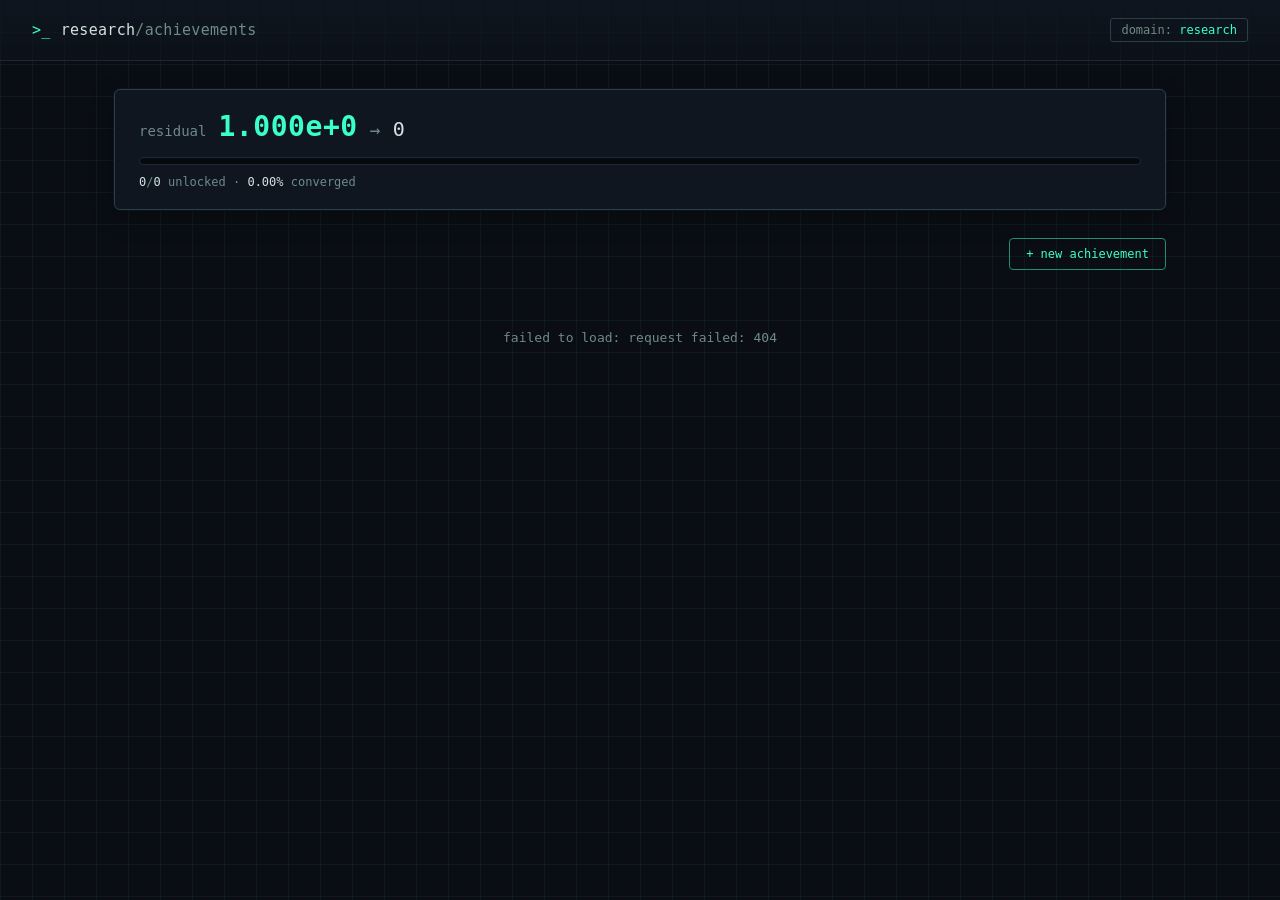
==== static/index.html @ 9cff766c "Add research achievement wall (FastAPI + SQLite + dark-viewport UI) Achievement wall for the researc" ====
<!DOCTYPE html>
<html lang="en">
<head>
<meta charset="UTF-8">
<meta name="viewport" content="width=device-width, initial-scale=1.0">
<title>research :: achievement wall</title>
<link rel="stylesheet" href="/static/style.css">
</head>
<body>
<div class="grid-bg"></div>

<header class="topbar">
  <div class="brand">
    <span class="brand-glyph">&gt;_</span>
    <span class="brand-text">research<span class="brand-domain">/achievements</span></span>
  </div>
  <div class="domain-tag">domain: <span>research</span></div>
</header>

<main class="wrap">
  <section class="convergence-panel">
    <div class="convergence-row">
      <div class="convergence-label">residual</div>
      <div class="convergence-value" id="residual-value">1.000e+0</div>
      <div class="convergence-arrow">&rarr;</div>
      <div class="convergence-target">0</div>
    </div>
    <div class="progress-track">
      <div class="progress-fill" id="progress-fill"></div>
    </div>
    <div class="convergence-meta">
      <span id="unlocked-count">0</span>/<span id="total-count">0</span> unlocked
      &middot; <span id="percent-value">0.00%</span> converged
    </div>
  </section>

  <section class="controls">
    <div class="tag-filter" id="tag-filter"></div>
    <button class="btn btn-add" id="open-add-form">+ new achievement</button>
  </section>

  <section class="add-form hidden" id="add-form">
    <h2>register new achievement</h2>
    <div class="form-row">
      <label>title</label>
      <input type="text" id="form-title" placeholder="e.g. Derive a weak form by hand">
    </div>
    <div class="form-row">
      <label>description</label>
      <textarea id="form-description" placeholder="what makes this verifiably done?"></textarea>
    </div>
    <div class="form-row">
      <label>tags <span class="hint">(comma separated)</span></label>
      <input type="text" id="form-tags" placeholder="pde, numerical-methods">
    </div>
    <div class="form-row">
      <label>tier</label>
      <select id="form-tier">
        <option value="bronze">bronze</option>
        <option value="silver">silver</option>
        <option value="gold">gold</option>
        <option value="platinum">platinum</option>
      </select>
    </div>
    <div class="form-actions">
      <button class="btn btn-cancel" id="cancel-add-form">cancel</button>
      <button class="btn btn-submit" id="submit-add-form">commit</button>
    </div>
  </section>

  <section class="grid" id="achievement-grid"></section>
</main>

<script src="/static/app.js"></script>
</body>
</html>
---- static/style.css ----
:root {
  --bg: #0a0e14;
  --bg-panel: #0f1620;
  --grid-line: rgba(70, 220, 200, 0.06);
  --border: #1c2a33;
  --border-bright: #2a3f4a;
  --text: #d3e4e0;
  --text-dim: #6f8a8a;
  --accent: #39ffc9;
  --accent-dim: #1f8f74;
  --danger: #ff5d5d;

  --bronze: #cd7f32;
  --silver: #c7d2d8;
  --gold: #ffcc4d;
  --platinum: #9fe8ff;

  --mono: "SF Mono", "JetBrains Mono", "Fira Code", ui-monospace, Menlo, Consolas, monospace;
}

* { box-sizing: border-box; }

html, body {
  margin: 0;
  padding: 0;
  background: var(--bg);
  color: var(--text);
  font-family: var(--mono);
  min-height: 100vh;
}

.grid-bg {
  position: fixed;
  inset: 0;
  z-index: 0;
  background-image:
    linear-gradient(var(--grid-line) 1px, transparent 1px),
    linear-gradient(90deg, var(--grid-line) 1px, transparent 1px);
  background-size: 32px 32px;
  pointer-events: none;
}

.topbar {
  position: relative;
  z-index: 1;
  display: flex;
  justify-content: space-between;
  align-items: center;
  padding: 18px 32px;
  border-bottom: 1px solid var(--border);
  background: linear-gradient(180deg, rgba(15,22,32,0.9), rgba(15,22,32,0.4));
}

.brand { display: flex; align-items: baseline; gap: 10px; font-size: 15px; letter-spacing: 0.02em; }
.brand-glyph { color: var(--accent); }
.brand-domain { color: var(--text-dim); }

.domain-tag {
  font-size: 12px;
  color: var(--text-dim);
  border: 1px solid var(--border-bright);
  padding: 4px 10px;
  border-radius: 3px;
}
.domain-tag span { color: var(--accent); }

.wrap {
  position: relative;
  z-index: 1;
  max-width: 1100px;
  margin: 0 auto;
  padding: 28px 24px 80px;
}

.convergence-panel {
  border: 1px solid var(--border-bright);
  background: var(--bg-panel);
  border-radius: 6px;
  padding: 20px 24px;
  margin-bottom: 28px;
  box-shadow: 0 0 0 1px rgba(57,255,201,0.03), 0 8px 24px rgba(0,0,0,0.3);
}

.convergence-row {
  display: flex;
  align-items: baseline;
  gap: 12px;
  font-size: 14px;
  color: var(--text-dim);
  margin-bottom: 14px;
}
.convergence-label { text-transform: lowercase; }
.convergence-value {
  font-size: 28px;
  color: var(--accent);
  font-weight: 600;
  letter-spacing: 0.02em;
  transition: color 0.3s ease;
}
.convergence-arrow { color: var(--text-dim); font-size: 18px; }
.convergence-target { font-size: 20px; color: var(--text); }

.progress-track {
  height: 8px;
  background: #060a0f;
  border: 1px solid var(--border);
  border-radius: 4px;
  overflow: hidden;
}
.progress-fill {
  height: 100%;
  width: 0%;
  background: linear-gradient(90deg, var(--accent-dim), var(--accent));
  transition: width 0.4s cubic-bezier(0.4, 0, 0.2, 1);
  box-shadow: 0 0 10px rgba(57,255,201,0.5);
}

.convergence-meta {
  margin-top: 10px;
  font-size: 12px;
  color: var(--text-dim);
}
.convergence-meta span { color: var(--text); }

.controls {
  display: flex;
  justify-content: space-between;
  align-items: flex-start;
  gap: 16px;
  margin-bottom: 20px;
  flex-wrap: wrap;
}

.tag-filter {
  display: flex;
  flex-wrap: wrap;
  gap: 8px;
}

.tag-chip {
  font-size: 12px;
  padding: 5px 12px;
  border: 1px solid var(--border-bright);
  border-radius: 999px;
  color: var(--text-dim);
  cursor: pointer;
  background: transparent;
  transition: all 0.15s ease;
  user-select: none;
}
.tag-chip:hover { border-color: var(--accent-dim); color: var(--text); }
.tag-chip.active {
  color: var(--bg);
  background: var(--accent);
  border-color: var(--accent);
  font-weight: 600;
}

.btn {
  font-family: var(--mono);
  font-size: 12px;
  padding: 8px 16px;
  border-radius: 4px;
  border: 1px solid var(--border-bright);
  background: transparent;
  color: var(--text);
  cursor: pointer;
  transition: all 0.15s ease;
  white-space: nowrap;
}
.btn:hover { border-color: var(--accent); color: var(--accent); }
.btn-add { color: var(--accent); border-color: var(--accent-dim); }
.btn-submit { background: var(--accent); color: var(--bg); border-color: var(--accent); font-weight: 600; }
.btn-submit:hover { color: var(--bg); opacity: 0.9; }
.btn-cancel { color: var(--text-dim); }

.add-form {
  border: 1px solid var(--border-bright);
  background: var(--bg-panel);
  border-radius: 6px;
  padding: 20px 24px;
  margin-bottom: 24px;
}
.add-form.hidden { display: none; }
.add-form h2 {
  font-size: 13px;
  text-transform: lowercase;
  color: var(--accent);
  margin: 0 0 16px;
  letter-spacing: 0.03em;
}
.form-row { margin-bottom: 12px; display: flex; flex-direction: column; gap: 6px; }
.form-row label { font-size: 11px; color: var(--text-dim); text-transform: lowercase; }
.form-row .hint { color: #45575a; }
.form-row input, .form-row textarea, .form-row select {
  font-family: var(--mono);
  background: #060a0f;
  border: 1px solid var(--border);
  color: var(--text);
  padding: 8px 10px;
  border-radius: 4px;
  font-size: 13px;
}
.form-row input:focus, .form-row textarea:focus, .form-row select:focus {
  outline: none;
  border-color: var(--accent-dim);
}
.form-row textarea { min-height: 60px; resize: vertical; }
.form-actions { display: flex; justify-content: flex-end; gap: 10px; margin-top: 16px; }

.grid {
  display: grid;
  grid-template-columns: repeat(auto-fill, minmax(280px, 1fr));
  gap: 16px;
}

.card {
  position: relative;
  border: 1px solid var(--border);
  background: var(--bg-panel);
  border-radius: 6px;
  padding: 16px;
  overflow: hidden;
  transition: border-color 0.2s ease, transform 0.2s ease;
}
.card:hover { border-color: var(--border-bright); }
.card.locked { opacity: 0.55; }
.card.unlocked { border-color: var(--accent-dim); }

.card-top {
  display: flex;
  justify-content: space-between;
  align-items: flex-start;
  gap: 8px;
  margin-bottom: 8px;
}

.tier-badge {
  font-size: 10px;
  letter-spacing: 0.08em;
  text-transform: uppercase;
  padding: 3px 8px;
  border-radius: 3px;
  font-weight: 700;
  border: 1px solid currentColor;
  flex-shrink: 0;
}
.tier-bronze { color: var(--bronze); }
.tier-silver { color: var(--silver); }
.tier-gold { color: var(--gold); }
.tier-platinum { color: var(--platinum); }

.card-title {
  font-size: 14px;
  font-weight: 600;
  margin: 0 0 6px;
  color: var(--text);
}
.card-desc {
  font-size: 12px;
  color: var(--text-dim);
  line-height: 1.5;
  margin: 0 0 12px;
}

.card-tags {
  display: flex;
  flex-wrap: wrap;
  gap: 6px;
  margin-bottom: 12px;
}
.card-tag {
  font-size: 10px;
  color: var(--text-dim);
  border: 1px solid var(--border);
  padding: 2px 7px;
  border-radius: 3px;
}

.card-bottom {
  display: flex;
  justify-content: space-between;
  align-items: center;
}

.unlock-toggle {
  font-family: var(--mono);
  font-size: 11px;
  padding: 6px 12px;
  border-radius: 4px;
  border: 1px solid var(--border-bright);
  background: transparent;
  color: var(--text-dim);
  cursor: pointer;
}
.unlock-toggle.is-unlocked {
  color: var(--accent);
  border-color: var(--accent-dim);
}
.unlock-toggle:hover { border-color: var(--accent); color: var(--accent); }

.unlocked-at {
  font-size: 10px;
  color: var(--text-dim);
}

.delete-btn {
  background: none;
  border: none;
  color: #45575a;
  cursor: pointer;
  font-size: 14px;
  padding: 2px 6px;
}
.delete-btn:hover { color: var(--danger); }

.custom-flag {
  font-size: 9px;
  color: var(--text-dim);
  letter-spacing: 0.05em;
}

.ripple {
  position: absolute;
  border-radius: 50%;
  background: radial-gradient(circle, rgba(57,255,201,0.5) 0%, rgba(57,255,201,0) 70%);
  transform: scale(0);
  animation: ripple-anim 0.6s ease-out;
  pointer-events: none;
}
@keyframes ripple-anim {
  to { transform: scale(1); opacity: 0; }
}

.empty-state {
  grid-column: 1 / -1;
  text-align: center;
  color: var(--text-dim);
  padding: 40px 0;
  font-size: 13px;
}
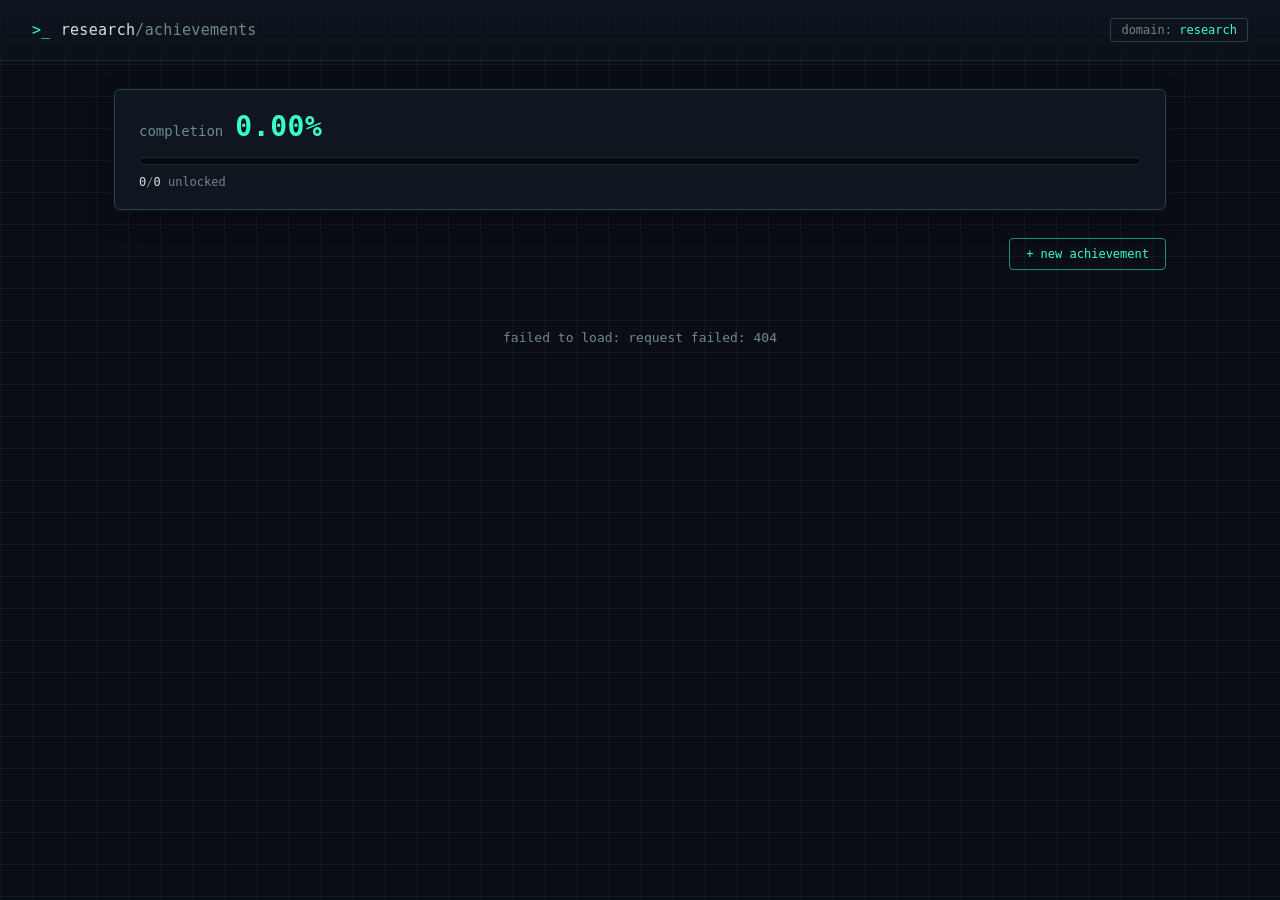
==== commit 8640787a: "Replace residual readout with a plain completion percentage The scientific-notation "residual -> 0" " ====
--- a/static/index.html
+++ b/static/index.html
@@ -20,17 +20,14 @@
 <main class="wrap">
   <section class="convergence-panel">
     <div class="convergence-row">
-      <div class="convergence-label">residual</div>
-      <div class="convergence-value" id="residual-value">1.000e+0</div>
-      <div class="convergence-arrow">&rarr;</div>
-      <div class="convergence-target">0</div>
+      <div class="convergence-label">completion</div>
+      <div class="convergence-value" id="percent-value">0.00%</div>
     </div>
     <div class="progress-track">
       <div class="progress-fill" id="progress-fill"></div>
     </div>
     <div class="convergence-meta">
       <span id="unlocked-count">0</span>/<span id="total-count">0</span> unlocked
-      &middot; <span id="percent-value">0.00%</span> converged
     </div>
   </section>
 
--- a/static/style.css
+++ b/static/style.css
@@ -97,9 +97,6 @@
   letter-spacing: 0.02em;
   transition: color 0.3s ease;
 }
-.convergence-arrow { color: var(--text-dim); font-size: 18px; }
-.convergence-target { font-size: 20px; color: var(--text); }
-
 .progress-track {
   height: 8px;
   background: #060a0f;
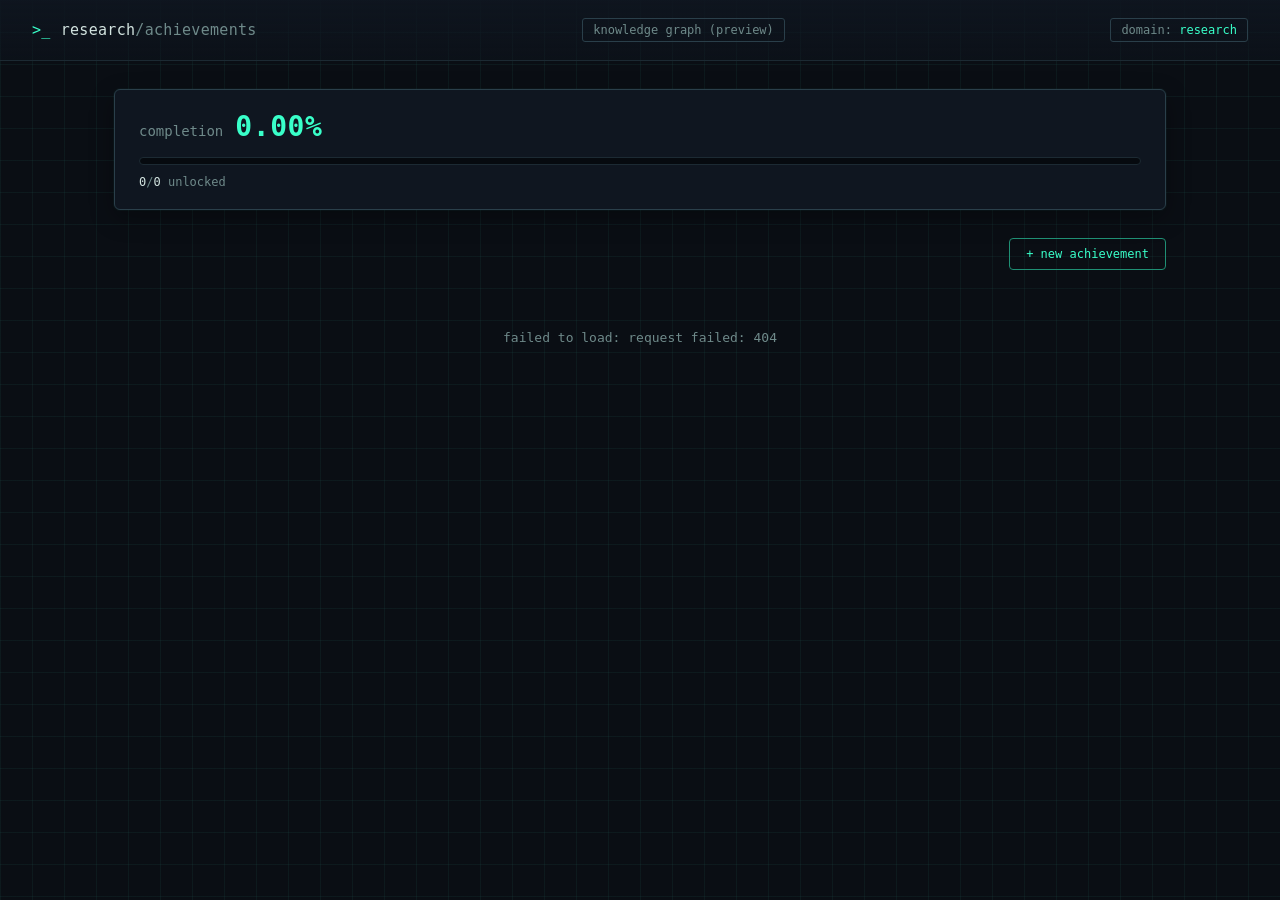
==== commit 9e3c462f: "Add read-only knowledge graph preview Adds minimal concepts and papers tables plus a handful of seed" ====
--- a/static/index.html
+++ b/static/index.html
@@ -14,6 +14,9 @@
     <span class="brand-glyph">&gt;_</span>
     <span class="brand-text">research<span class="brand-domain">/achievements</span></span>
   </div>
+  <nav class="topnav">
+    <a href="/static/graph.html" class="nav-link">knowledge graph (preview)</a>
+  </nav>
   <div class="domain-tag">domain: <span>research</span></div>
 </header>
 
--- a/static/style.css
+++ b/static/style.css
@@ -64,6 +64,24 @@
 }
 .domain-tag span { color: var(--accent); }
 
+.topnav { display: flex; align-items: center; }
+.nav-link {
+  font-size: 12px;
+  color: var(--text-dim);
+  text-decoration: none;
+  border: 1px solid var(--border-bright);
+  padding: 4px 10px;
+  border-radius: 3px;
+  transition: all 0.15s ease;
+}
+.nav-link:hover { color: var(--accent); border-color: var(--accent-dim); }
+.back-link {
+  font-size: 12px;
+  color: var(--text-dim);
+  text-decoration: none;
+}
+.back-link:hover { color: var(--accent); }
+
 .wrap {
   position: relative;
   z-index: 1;
@@ -336,3 +354,70 @@
   padding: 40px 0;
   font-size: 13px;
 }
+
+/* --- knowledge graph preview --- */
+.preview-banner {
+  border: 1px solid var(--border-bright);
+  background: var(--bg-panel);
+  border-radius: 6px;
+  padding: 10px 16px;
+  margin-bottom: 20px;
+  font-size: 12px;
+  color: var(--text-dim);
+}
+.preview-banner strong { color: var(--gold); }
+
+.graph-legend {
+  display: flex;
+  flex-wrap: wrap;
+  gap: 18px;
+  margin-bottom: 16px;
+  font-size: 12px;
+  color: var(--text-dim);
+}
+.graph-legend .legend-item { display: flex; align-items: center; gap: 6px; }
+.legend-dot { width: 10px; height: 10px; border-radius: 50%; display: inline-block; }
+.legend-dot.achievement { background: var(--accent); }
+.legend-dot.concept { background: var(--gold); }
+.legend-dot.paper { background: var(--platinum); }
+
+.graph-canvas {
+  border: 1px solid var(--border-bright);
+  background: var(--bg-panel);
+  border-radius: 6px;
+  width: 100%;
+  height: 620px;
+  overflow: hidden;
+}
+
+.graph-node text {
+  fill: var(--text);
+  font-family: var(--mono);
+  font-size: 10px;
+  pointer-events: none;
+}
+.graph-node.achievement circle { fill: var(--accent); }
+.graph-node.concept circle { fill: var(--gold); }
+.graph-node.paper circle { fill: var(--platinum); }
+.graph-node.achievement.locked circle { fill: var(--text-dim); }
+.graph-link { stroke: var(--border-bright); stroke-width: 1.2px; }
+.graph-link-label {
+  fill: var(--text-dim);
+  font-family: var(--mono);
+  font-size: 9px;
+  pointer-events: none;
+}
+
+.node-tooltip {
+  position: fixed;
+  pointer-events: none;
+  background: var(--bg-panel);
+  border: 1px solid var(--border-bright);
+  border-radius: 4px;
+  padding: 6px 10px;
+  font-size: 11px;
+  color: var(--text);
+  max-width: 240px;
+  z-index: 10;
+  display: none;
+}
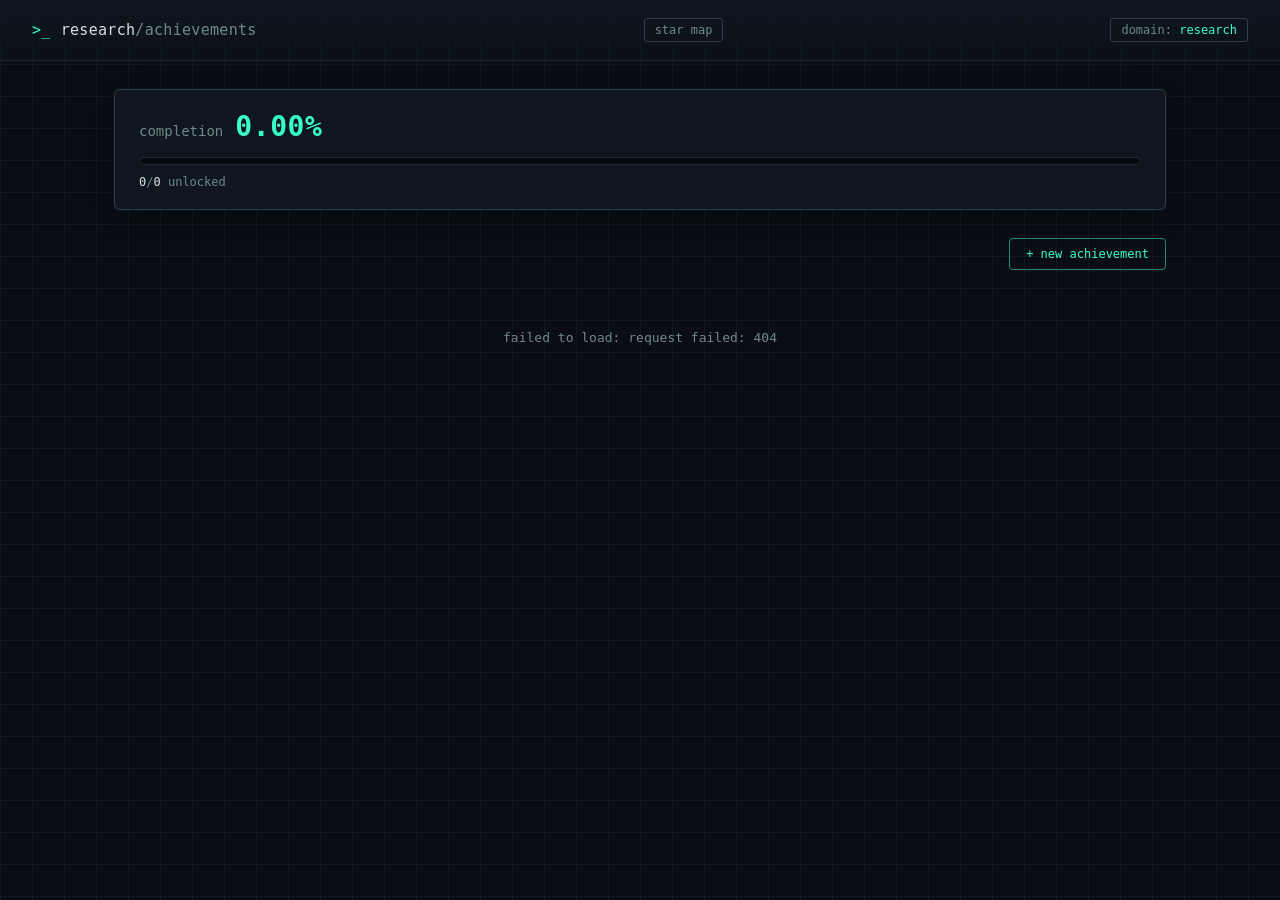
==== commit 439dc6b9: "Replace graph preview with a star map knowledge visualization Supersedes the read-only concepts/pape" ====
--- a/static/index.html
+++ b/static/index.html
@@ -15,7 +15,7 @@
     <span class="brand-text">research<span class="brand-domain">/achievements</span></span>
   </div>
   <nav class="topnav">
-    <a href="/static/graph.html" class="nav-link">knowledge graph (preview)</a>
+    <a href="/static/starmap.html" class="nav-link">star map</a>
   </nav>
   <div class="domain-tag">domain: <span>research</span></div>
 </header>
--- a/static/style.css
+++ b/static/style.css
@@ -355,58 +355,120 @@
   font-size: 13px;
 }
 
-/* --- knowledge graph preview --- */
-.preview-banner {
-  border: 1px solid var(--border-bright);
-  background: var(--bg-panel);
-  border-radius: 6px;
-  padding: 10px 16px;
-  margin-bottom: 20px;
-  font-size: 12px;
-  color: var(--text-dim);
-}
-.preview-banner strong { color: var(--gold); }
-
-.graph-legend {
-  display: flex;
-  flex-wrap: wrap;
-  gap: 18px;
-  margin-bottom: 16px;
-  font-size: 12px;
-  color: var(--text-dim);
-}
-.graph-legend .legend-item { display: flex; align-items: center; gap: 6px; }
-.legend-dot { width: 10px; height: 10px; border-radius: 50%; display: inline-block; }
-.legend-dot.achievement { background: var(--accent); }
-.legend-dot.concept { background: var(--gold); }
-.legend-dot.paper { background: var(--platinum); }
-
-.graph-canvas {
-  border: 1px solid var(--border-bright);
-  background: var(--bg-panel);
+/* --- star map --- */
+.starmap-layout {
+  display: grid;
+  grid-template-columns: 1fr 300px;
+  gap: 16px;
+  align-items: start;
+}
+
+.starmap-canvas {
+  border: 1px solid var(--border-bright);
+  background: radial-gradient(ellipse at 50% 30%, #0d1420 0%, #060a0f 70%);
   border-radius: 6px;
   width: 100%;
-  height: 620px;
+  height: 640px;
   overflow: hidden;
 }
 
-.graph-node text {
-  fill: var(--text);
-  font-family: var(--mono);
-  font-size: 10px;
-  pointer-events: none;
-}
-.graph-node.achievement circle { fill: var(--accent); }
-.graph-node.concept circle { fill: var(--gold); }
-.graph-node.paper circle { fill: var(--platinum); }
-.graph-node.achievement.locked circle { fill: var(--text-dim); }
-.graph-link { stroke: var(--border-bright); stroke-width: 1.2px; }
-.graph-link-label {
+.star-node { cursor: pointer; }
+.star-node text {
   fill: var(--text-dim);
   font-family: var(--mono);
   font-size: 9px;
   pointer-events: none;
 }
+.star-node.selected text { fill: var(--text); }
+.star-link { stroke: var(--border-bright); stroke-opacity: 0.35; }
+
+.mastery-legend {
+  display: flex;
+  flex-wrap: wrap;
+  gap: 16px;
+  margin-bottom: 14px;
+  font-size: 11px;
+  color: var(--text-dim);
+}
+.mastery-legend .legend-item { display: flex; align-items: center; gap: 6px; }
+.legend-dot { width: 10px; height: 10px; border-radius: 50%; display: inline-block; }
+.legend-dot.m0 { background: #4a5a63; }
+.legend-dot.m1 { background: #9fb4bd; }
+.legend-dot.m2 { background: #39ffc9; }
+.legend-dot.m3 { background: #7fd8ff; }
+.legend-dot.m4 { background: #ffe9a8; box-shadow: 0 0 6px 1px rgba(255,233,168,0.7); }
+
+.side-panel {
+  border: 1px solid var(--border-bright);
+  background: var(--bg-panel);
+  border-radius: 6px;
+  padding: 18px;
+  min-height: 640px;
+}
+.side-panel-empty { color: var(--text-dim); font-size: 12px; }
+
+.side-panel-kind {
+  font-size: 10px;
+  text-transform: uppercase;
+  letter-spacing: 0.08em;
+  color: var(--text-dim);
+  margin-bottom: 6px;
+}
+.side-panel-title {
+  font-size: 16px;
+  font-weight: 600;
+  margin: 0 0 10px;
+  color: var(--text);
+}
+.side-panel-desc {
+  font-size: 12px;
+  color: var(--text-dim);
+  line-height: 1.5;
+  margin: 0 0 14px;
+}
+.side-panel-tags {
+  display: flex;
+  flex-wrap: wrap;
+  gap: 6px;
+  margin-bottom: 16px;
+}
+.side-panel-url {
+  display: inline-block;
+  font-size: 11px;
+  color: var(--accent);
+  margin-bottom: 16px;
+  word-break: break-all;
+}
+
+.mastery-control { margin-bottom: 18px; }
+.mastery-control-label {
+  font-size: 11px;
+  color: var(--text-dim);
+  text-transform: lowercase;
+  margin-bottom: 8px;
+}
+.mastery-dots { display: flex; gap: 8px; margin-bottom: 8px; }
+.mastery-dot {
+  width: 26px;
+  height: 26px;
+  border-radius: 50%;
+  border: 1px solid var(--border-bright);
+  background: #10161f;
+  cursor: pointer;
+  transition: all 0.15s ease;
+}
+.mastery-dot:hover { border-color: var(--accent); }
+.mastery-dot.filled.m1 { background: #9fb4bd; border-color: #9fb4bd; }
+.mastery-dot.filled.m2 { background: #39ffc9; border-color: #39ffc9; }
+.mastery-dot.filled.m3 { background: #7fd8ff; border-color: #7fd8ff; }
+.mastery-dot.filled.m4 { background: #ffe9a8; border-color: #ffe9a8; box-shadow: 0 0 8px 1px rgba(255,233,168,0.6); }
+.mastery-name { font-size: 11px; color: var(--text); }
+
+.side-panel-actions {
+  display: flex;
+  gap: 8px;
+  margin-top: 8px;
+}
 
 .node-tooltip {
   position: fixed;
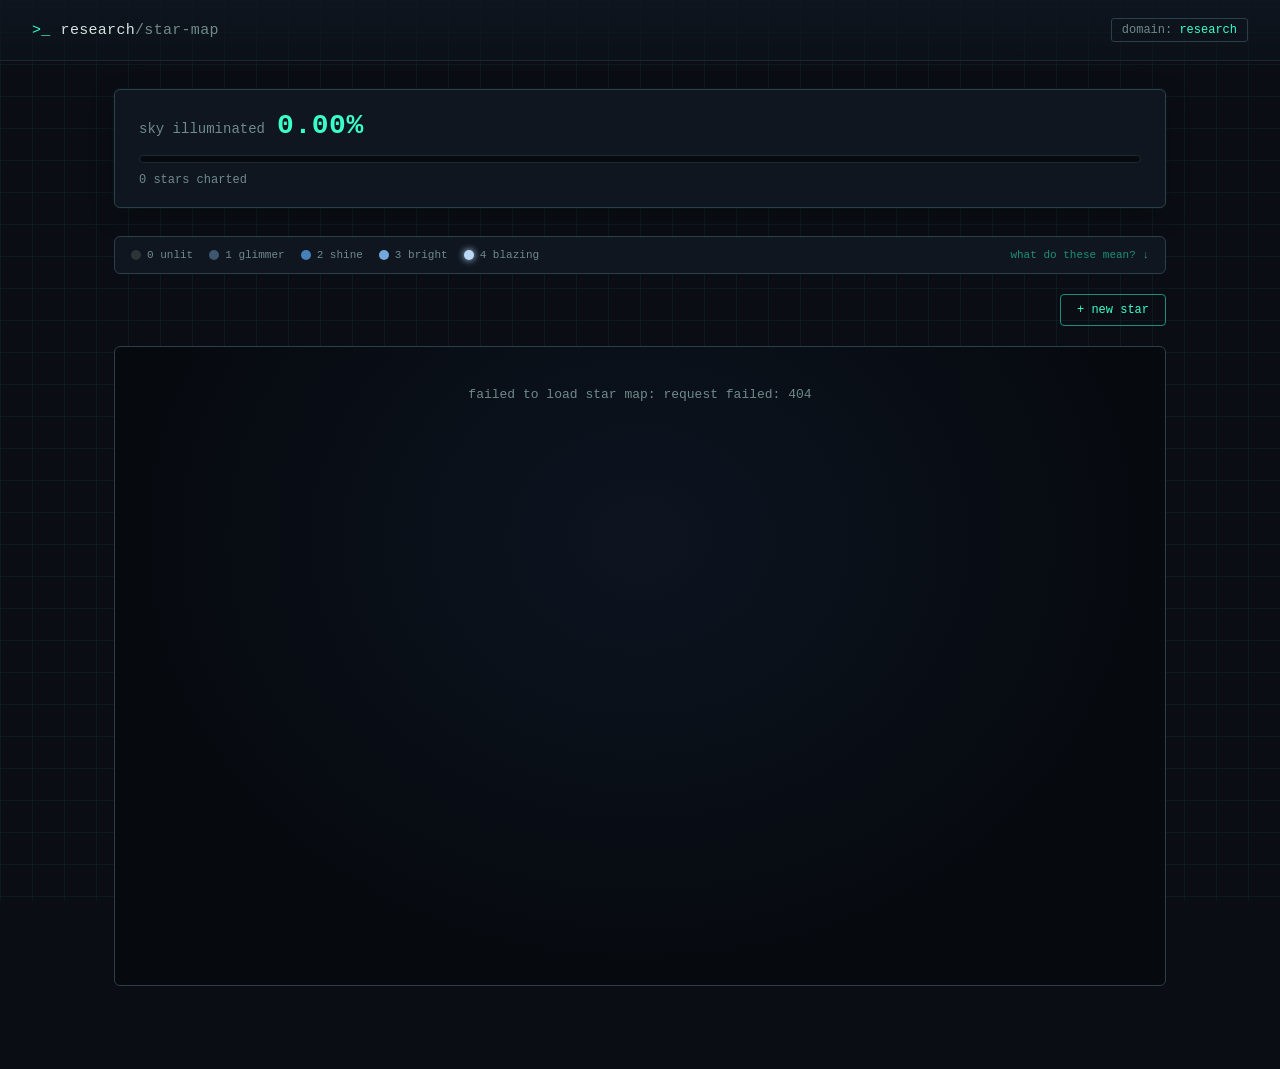
==== commit 0387fa95: "Retire the achievement wall; star map is now the whole app Almost every achievement was really "unde" ====
--- a/static/index.html
+++ b/static/index.html
@@ -3,8 +3,9 @@
 <head>
 <meta charset="UTF-8">
 <meta name="viewport" content="width=device-width, initial-scale=1.0">
-<title>research :: achievement wall</title>
+<title>research :: star map</title>
 <link rel="stylesheet" href="/static/style.css">
+<script src="https://d3js.org/d3.v7.min.js"></script>
 </head>
 <body>
 <div class="grid-bg"></div>
@@ -12,55 +13,73 @@
 <header class="topbar">
   <div class="brand">
     <span class="brand-glyph">&gt;_</span>
-    <span class="brand-text">research<span class="brand-domain">/achievements</span></span>
+    <span class="brand-text">research<span class="brand-domain">/star-map</span></span>
   </div>
-  <nav class="topnav">
-    <a href="/static/starmap.html" class="nav-link">star map</a>
-  </nav>
   <div class="domain-tag">domain: <span>research</span></div>
 </header>
 
 <main class="wrap">
   <section class="convergence-panel">
     <div class="convergence-row">
-      <div class="convergence-label">completion</div>
-      <div class="convergence-value" id="percent-value">0.00%</div>
+      <div class="convergence-label">sky illuminated</div>
+      <div class="convergence-value" id="sky-percent">0.00%</div>
     </div>
     <div class="progress-track">
-      <div class="progress-fill" id="progress-fill"></div>
+      <div class="progress-fill" id="sky-progress-fill"></div>
     </div>
-    <div class="convergence-meta">
-      <span id="unlocked-count">0</span>/<span id="total-count">0</span> unlocked
+    <div class="convergence-meta" id="sky-meta">0 stars charted</div>
+  </section>
+
+  <section class="mastery-guide">
+    <button class="mastery-guide-toggle" id="mastery-guide-toggle">
+      <span class="mastery-legend-inline">
+        <span class="legend-item"><span class="legend-dot m0"></span>0 unlit</span>
+        <span class="legend-item"><span class="legend-dot m1"></span>1 glimmer</span>
+        <span class="legend-item"><span class="legend-dot m2"></span>2 shine</span>
+        <span class="legend-item"><span class="legend-dot m3"></span>3 bright</span>
+        <span class="legend-item"><span class="legend-dot m4"></span>4 blazing</span>
+      </span>
+      <span class="mastery-guide-hint" id="mastery-guide-hint">what do these mean? &darr;</span>
+    </button>
+    <div class="mastery-guide-body hidden" id="mastery-guide-body">
+      <div class="mastery-guide-row"><span class="legend-dot m0"></span><div><strong>0 &mdash; unlit.</strong> Just added to the map. Not read yet.</div></div>
+      <div class="mastery-guide-row"><span class="legend-dot m1"></span><div><strong>1 &mdash; glimmer.</strong> Read it. Can state in one sentence what problem it solves.</div></div>
+      <div class="mastery-guide-row"><span class="legend-dot m2"></span><div><strong>2 &mdash; shine.</strong> Can explain the core idea of the method to someone else.</div></div>
+      <div class="mastery-guide-row"><span class="legend-dot m3"></span><div><strong>3 &mdash; bright.</strong> Can walk through the key technical path &mdash; main derivations/design decisions &mdash; and name its limitations.</div></div>
+      <div class="mastery-guide-row"><span class="legend-dot m4"></span><div><strong>4 &mdash; blazing.</strong> Reproduced it, or used it in your own work.</div></div>
+      <p class="mastery-guide-note">Each level should be self-verifiable in a day. Star size reflects how many other stars it's connected to (shared tags); color comes from its most distinctive tag. Only brightness reflects mastery.</p>
     </div>
   </section>
 
   <section class="controls">
-    <div class="tag-filter" id="tag-filter"></div>
-    <button class="btn btn-add" id="open-add-form">+ new achievement</button>
+    <div class="tag-filter grouped" id="tag-filter"></div>
+    <button class="btn btn-add" id="open-add-form">+ new star</button>
   </section>
 
   <section class="add-form hidden" id="add-form">
-    <h2>register new achievement</h2>
+    <h2 id="add-form-title">chart new star</h2>
     <div class="form-row">
       <label>title</label>
-      <input type="text" id="form-title" placeholder="e.g. Derive a weak form by hand">
+      <input type="text" id="form-title" placeholder="e.g. Position Based Fluids">
     </div>
     <div class="form-row">
-      <label>description</label>
-      <textarea id="form-description" placeholder="what makes this verifiably done?"></textarea>
+      <label>kind</label>
+      <select id="form-kind">
+        <option value="paper">paper</option>
+        <option value="concept">concept</option>
+      </select>
+    </div>
+    <div class="form-row">
+      <label>description <span class="hint">(optional)</span></label>
+      <textarea id="form-description" placeholder="one-line summary / notes"></textarea>
     </div>
     <div class="form-row">
       <label>tags <span class="hint">(comma separated)</span></label>
-      <input type="text" id="form-tags" placeholder="pde, numerical-methods">
+      <input type="text" id="form-tags" placeholder="sph, particle, fluids">
     </div>
     <div class="form-row">
-      <label>tier</label>
-      <select id="form-tier">
-        <option value="bronze">bronze</option>
-        <option value="silver">silver</option>
-        <option value="gold">gold</option>
-        <option value="platinum">platinum</option>
-      </select>
+      <label>url <span class="hint">(optional)</span></label>
+      <input type="text" id="form-url" placeholder="arXiv / DOI / project page">
     </div>
     <div class="form-actions">
       <button class="btn btn-cancel" id="cancel-add-form">cancel</button>
@@ -68,9 +87,14 @@
     </div>
   </section>
 
-  <section class="grid" id="achievement-grid"></section>
+  <div class="starmap-layout">
+    <div class="starmap-canvas" id="starmap-canvas"></div>
+    <div class="side-panel hidden" id="side-panel"></div>
+  </div>
 </main>
 
-<script src="/static/app.js"></script>
+<div class="node-tooltip" id="node-tooltip"></div>
+
+<script src="/static/starmap.js"></script>
 </body>
 </html>
--- a/static/style.css
+++ b/static/style.css
@@ -151,6 +151,23 @@
   flex-wrap: wrap;
   gap: 8px;
 }
+.tag-filter.grouped {
+  flex-direction: column;
+  align-items: flex-start;
+  gap: 10px;
+  flex: 1;
+}
+
+.tag-group { display: flex; flex-wrap: wrap; align-items: baseline; gap: 8px; }
+.tag-group-label {
+  font-size: 10px;
+  text-transform: uppercase;
+  letter-spacing: 0.07em;
+  color: var(--text-dim);
+  width: 132px;
+  flex-shrink: 0;
+}
+.tag-group-chips { display: flex; flex-wrap: wrap; gap: 8px; }
 
 .tag-chip {
   font-size: 12px;
@@ -357,10 +374,7 @@
 
 /* --- star map --- */
 .starmap-layout {
-  display: grid;
-  grid-template-columns: 1fr 300px;
-  gap: 16px;
-  align-items: start;
+  position: relative;
 }
 
 .starmap-canvas {
@@ -378,34 +392,124 @@
   font-family: var(--mono);
   font-size: 9px;
   pointer-events: none;
+  /* Dark outline keeps labels legible over a lit star's own bright glow,
+     not just against the plain dark background. */
+  paint-order: stroke;
+  stroke: #04070b;
+  stroke-width: 3px;
+  stroke-linejoin: round;
 }
 .star-node.selected text { fill: var(--text); }
 .star-link { stroke: var(--border-bright); stroke-opacity: 0.35; }
 
-.mastery-legend {
+.halo-layer { filter: url(#glow-blur); }
+.star-halo {
+  /* Additive blending: overlapping glows brighten each other instead of
+     stacking as separate visible circles, so a cluster of lit stars reads
+     as one continuously illuminated patch of sky. */
+  mix-blend-mode: screen;
+  pointer-events: none;
+}
+
+.legend-item { display: flex; align-items: center; gap: 6px; }
+/* A star's actual hue varies per star (see starHue in starmap.js); this
+   legend uses one fixed neutral hue purely to show the brightness ramp. */
+.legend-dot { width: 10px; height: 10px; border-radius: 50%; display: inline-block; flex-shrink: 0; }
+.legend-dot.m0 { background: hsl(210, 10%, 20%); }
+.legend-dot.m1 { background: hsl(210, 28%, 34%); }
+.legend-dot.m2 { background: hsl(210, 45%, 50%); }
+.legend-dot.m3 { background: hsl(210, 62%, 66%); }
+.legend-dot.m4 { background: hsl(210, 78%, 85%); box-shadow: 0 0 6px 1px hsla(210, 78%, 85%, 0.7); }
+
+.mastery-guide {
+  border: 1px solid var(--border-bright);
+  background: var(--bg-panel);
+  border-radius: 6px;
+  margin-bottom: 20px;
+  overflow: hidden;
+}
+.mastery-guide-toggle {
+  width: 100%;
+  display: flex;
+  justify-content: space-between;
+  align-items: center;
+  gap: 16px;
+  padding: 12px 16px;
+  background: none;
+  border: none;
+  cursor: pointer;
+  font-family: var(--mono);
+  flex-wrap: wrap;
+}
+.mastery-legend-inline {
   display: flex;
   flex-wrap: wrap;
   gap: 16px;
-  margin-bottom: 14px;
-  font-size: 11px;
-  color: var(--text-dim);
-}
-.mastery-legend .legend-item { display: flex; align-items: center; gap: 6px; }
-.legend-dot { width: 10px; height: 10px; border-radius: 50%; display: inline-block; }
-.legend-dot.m0 { background: #4a5a63; }
-.legend-dot.m1 { background: #9fb4bd; }
-.legend-dot.m2 { background: #39ffc9; }
-.legend-dot.m3 { background: #7fd8ff; }
-.legend-dot.m4 { background: #ffe9a8; box-shadow: 0 0 6px 1px rgba(255,233,168,0.7); }
+  font-size: 11px;
+  color: var(--text-dim);
+}
+.mastery-guide-hint {
+  font-size: 11px;
+  color: var(--accent-dim);
+  white-space: nowrap;
+}
+.mastery-guide-toggle:hover .mastery-guide-hint { color: var(--accent); }
+
+.mastery-guide-body {
+  padding: 4px 16px 16px;
+  border-top: 1px solid var(--border);
+}
+.mastery-guide-body.hidden { display: none; }
+.mastery-guide-row {
+  display: flex;
+  align-items: flex-start;
+  gap: 10px;
+  padding: 8px 0;
+  font-size: 12px;
+  color: var(--text-dim);
+  line-height: 1.5;
+}
+.mastery-guide-row .legend-dot { margin-top: 4px; }
+.mastery-guide-row strong { color: var(--text); font-weight: 600; }
+.mastery-guide-note {
+  margin: 10px 0 0;
+  font-size: 11px;
+  color: var(--text-dim);
+  line-height: 1.5;
+  border-top: 1px solid var(--border);
+  padding-top: 10px;
+}
 
 .side-panel {
-  border: 1px solid var(--border-bright);
-  background: var(--bg-panel);
+  position: absolute;
+  top: 16px;
+  right: 16px;
+  width: 260px;
+  max-height: calc(100% - 32px);
+  overflow-y: auto;
+  border: 1px solid var(--border-bright);
+  background: rgba(15, 22, 32, 0.82);
+  backdrop-filter: blur(8px);
   border-radius: 6px;
-  padding: 18px;
-  min-height: 640px;
-}
-.side-panel-empty { color: var(--text-dim); font-size: 12px; }
+  padding: 16px;
+  box-shadow: 0 8px 28px rgba(0, 0, 0, 0.45);
+  z-index: 5;
+}
+.side-panel.hidden { display: none; }
+
+.side-panel-close {
+  position: absolute;
+  top: 8px;
+  right: 10px;
+  background: none;
+  border: none;
+  color: var(--text-dim);
+  font-size: 16px;
+  line-height: 1;
+  cursor: pointer;
+  padding: 2px 4px;
+}
+.side-panel-close:hover { color: var(--text); }
 
 .side-panel-kind {
   font-size: 10px;
@@ -458,10 +562,10 @@
   transition: all 0.15s ease;
 }
 .mastery-dot:hover { border-color: var(--accent); }
-.mastery-dot.filled.m1 { background: #9fb4bd; border-color: #9fb4bd; }
-.mastery-dot.filled.m2 { background: #39ffc9; border-color: #39ffc9; }
-.mastery-dot.filled.m3 { background: #7fd8ff; border-color: #7fd8ff; }
-.mastery-dot.filled.m4 { background: #ffe9a8; border-color: #ffe9a8; box-shadow: 0 0 8px 1px rgba(255,233,168,0.6); }
+.mastery-dot.filled.m1 { background: hsl(210, 28%, 34%); border-color: hsl(210, 28%, 34%); }
+.mastery-dot.filled.m2 { background: hsl(210, 45%, 50%); border-color: hsl(210, 45%, 50%); }
+.mastery-dot.filled.m3 { background: hsl(210, 62%, 66%); border-color: hsl(210, 62%, 66%); }
+.mastery-dot.filled.m4 { background: hsl(210, 78%, 85%); border-color: hsl(210, 78%, 85%); box-shadow: 0 0 8px 1px hsla(210, 78%, 85%, 0.6); }
 .mastery-name { font-size: 11px; color: var(--text); }
 
 .side-panel-actions {
